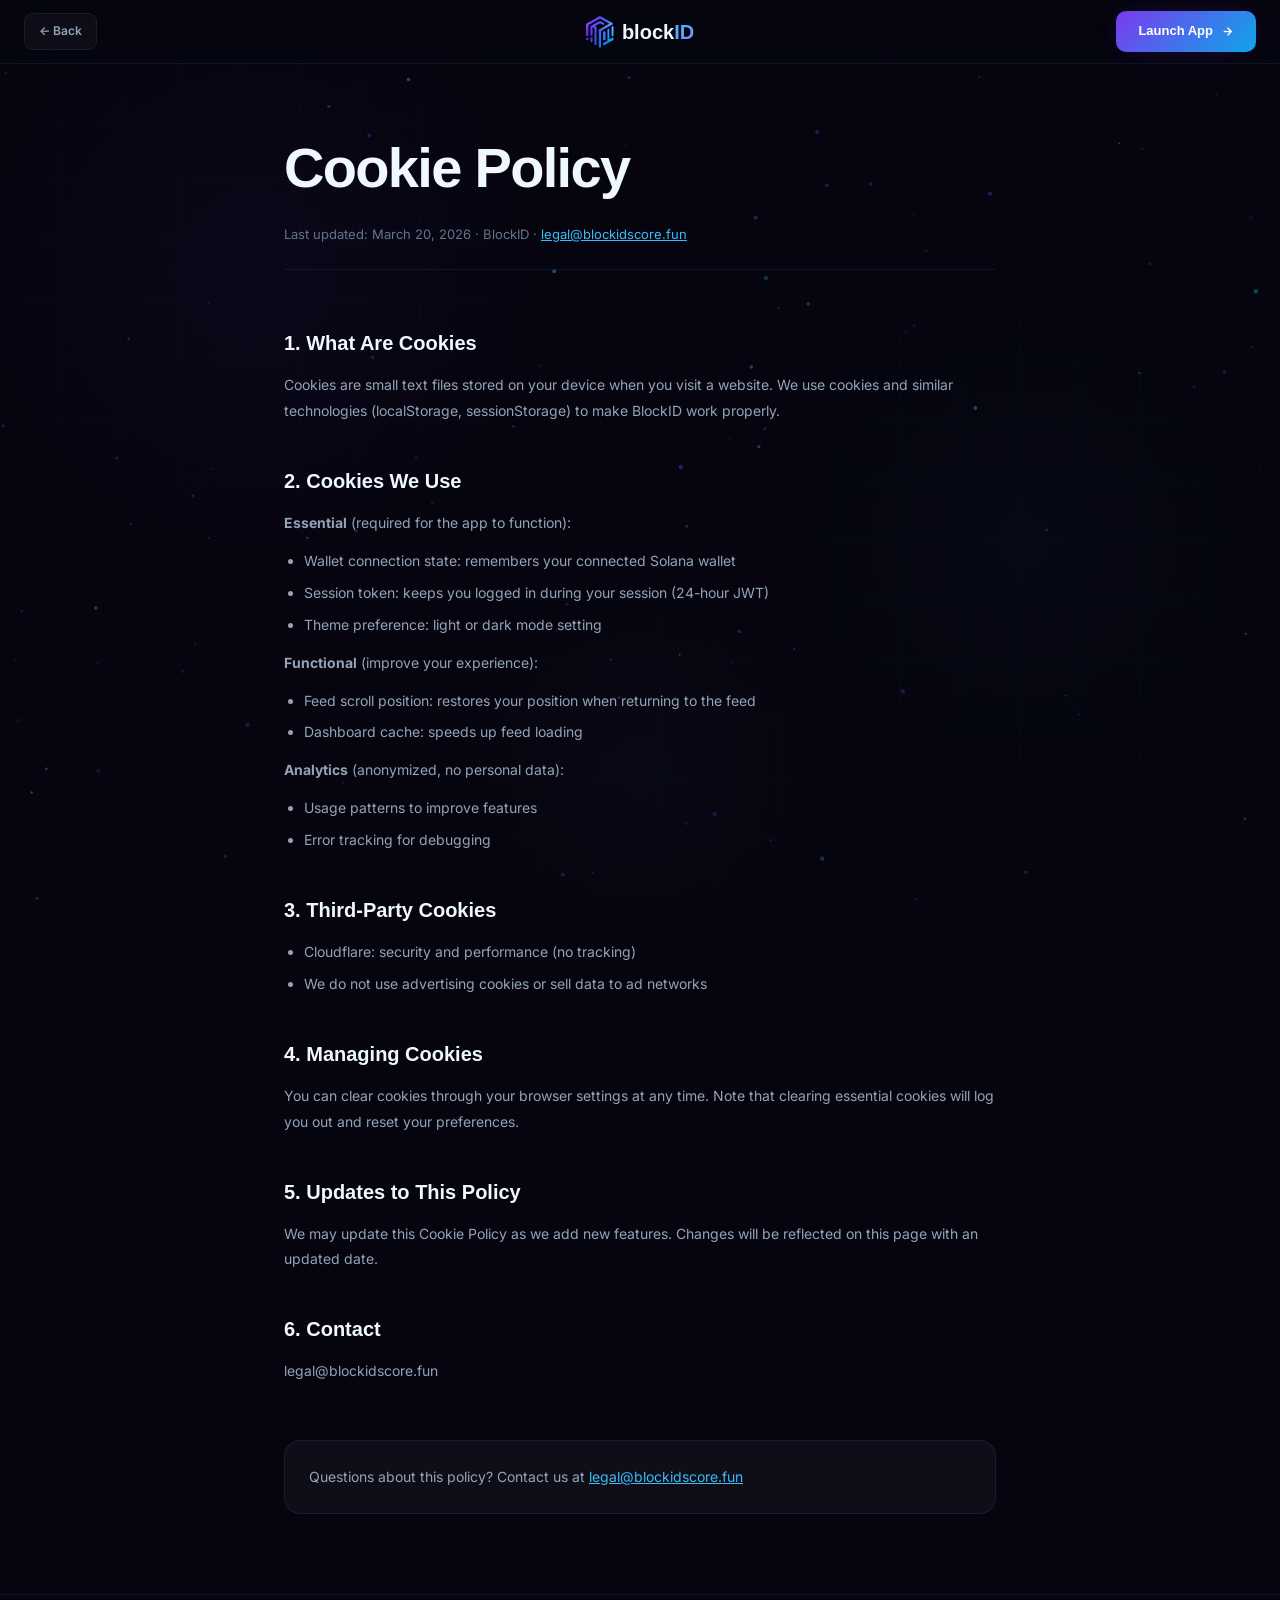
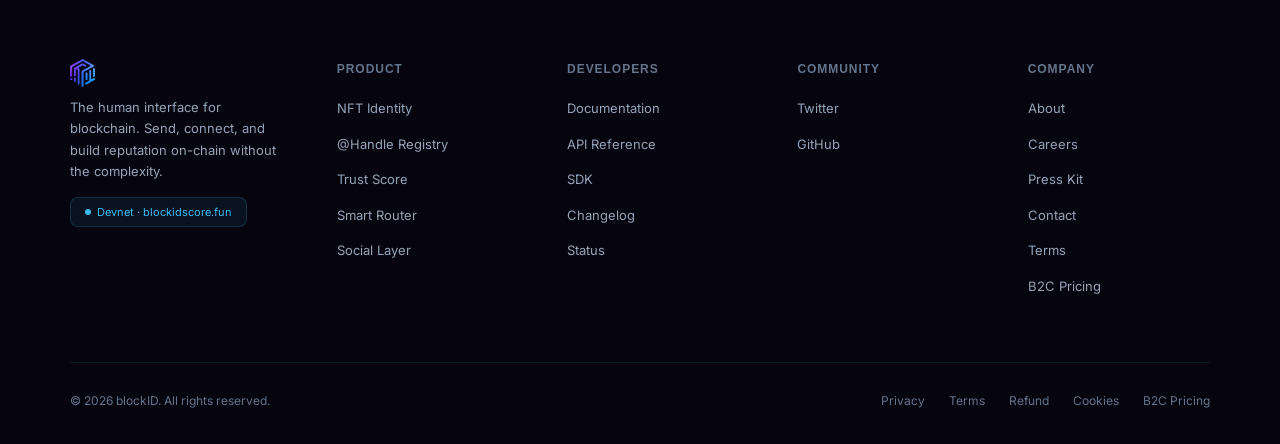
==== cookies.html @ d18d43fe "feat: compact pricing on index, back button nav on all pages" ====
<!DOCTYPE html>
<html lang="en">
<head>
<meta charset="UTF-8"/>
<meta name="viewport" content="width=device-width, initial-scale=1.0"/>
<link rel="icon" type="image/svg+xml" href="blockid_logo.svg">
<link rel="shortcut icon" href="blockid_logo.svg">
<title>Cookie Policy — BlockID</title>
<link rel="preconnect" href="https://fonts.googleapis.com">
<link rel="preconnect" href="https://fonts.gstatic.com" crossorigin>
<link href="https://fonts.googleapis.com/css2?family=Inter:wght@300;400;500;600;700&display=swap" rel="stylesheet">
<link href="https://api.fontshare.com/v2/css?f[]=clash-display@200,300,400,500,600,700&display=swap" rel="stylesheet">
<style>
*,*::before,*::after{box-sizing:border-box;margin:0;padding:0}
:root{
  --blue:#38bdf8;--blue-mid:#0ea5e9;--blue-dark:#0369a1;--purple:#7c3aed;--purple-mid:#6d28d9;--indigo:#818cf8;
  --bg:#06050f;--bg2:#0a0818;--surface:rgba(255,255,255,0.04);--surface2:rgba(56,189,248,0.06);
  --border:rgba(56,189,248,0.1);--border2:rgba(124,58,237,0.25);--fg:#f0f8ff;--muted:#64748b;--muted2:#94a3b8;
  --grad:linear-gradient(135deg,#7c3aed,#0ea5e9);--grad2:linear-gradient(135deg,#38bdf8,#818cf8);
  --glow-blue:rgba(56,189,248,0.3);--glow-pur:rgba(124,58,237,0.3);
  --fd:'ClashDisplay',sans-serif;--fm:'Inter',sans-serif;
}
html{scroll-behavior:smooth}
body{background:var(--bg);color:var(--fg);font-family:var(--fm);font-size:15px;line-height:1.7;overflow-x:hidden;-webkit-font-smoothing:antialiased}
#bg-canvas{position:fixed;inset:0;z-index:0;pointer-events:none}
.grad-text{background:var(--grad2);-webkit-background-clip:text;-webkit-text-fill-color:transparent;background-clip:text}
nav{position:fixed;top:0;left:0;right:0;z-index:100;height:64px;display:flex;align-items:center;padding:0 24px;background:rgba(6,5,15,.8);backdrop-filter:blur(24px);border-bottom:1px solid var(--border);transition:box-shadow .3s}
nav.scrolled{box-shadow:0 4px 40px rgba(0,0,0,.6)}
.nav-in{max-width:1280px;margin:0 auto;width:100%;display:flex;align-items:center;justify-content:space-between;position:relative}
.nav-back{display:inline-flex;align-items:center;gap:7px;padding:7px 14px;border-radius:9px;background:rgba(255,255,255,.04);border:1px solid var(--border);color:var(--muted2);font-family:var(--fm);font-size:12px;font-weight:600;text-decoration:none;transition:all .2s;white-space:nowrap}
.nav-back:hover{background:rgba(56,189,248,.08);border-color:rgba(56,189,248,.25);color:var(--fg)}
.nav-logo{position:absolute;left:50%;transform:translateX(-50%);display:flex;align-items:center;gap:8px;font-family:var(--fd);font-weight:800;font-size:20px;text-decoration:none;color:inherit}
.logo-box{width:32px;height:32px;border-radius:8px;background:var(--grad);display:flex;align-items:center;justify-content:center;box-shadow:0 0 16px -4px var(--glow-pur)}
.btn-g{display:inline-flex;align-items:center;gap:8px;padding:9px 22px;border-radius:10px;background:var(--grad);color:#fff;font-family:var(--fd);font-weight:700;font-size:13px;text-decoration:none;box-shadow:0 0 28px -8px var(--glow-pur)}
footer{border-top:1px solid var(--border);padding:64px 24px 32px;position:relative;z-index:1}
.fin{max-width:1140px;margin:0 auto}
.fgrid{display:grid;grid-template-columns:1.2fr repeat(4,1fr);gap:48px;margin-bottom:64px}
@media(max-width:900px){.fgrid{grid-template-columns:1fr 1fr 1fr}}
@media(max-width:540px){.fgrid{grid-template-columns:1fr 1fr}}
.flogo{font-family:var(--fd);font-weight:800;font-size:22px;margin-bottom:10px;display:flex;align-items:center;gap:10px}
.fdesc{font-size:13px;color:var(--muted2);line-height:1.65}
.fcol h4{font-family:var(--fd);font-weight:700;font-size:12px;text-transform:uppercase;letter-spacing:.08em;margin-bottom:16px;color:var(--muted)}
.fcol ul{list-style:none;display:flex;flex-direction:column;gap:10px}
.fcol a{font-size:13px;color:var(--muted2);text-decoration:none;transition:color .2s}
.fcol a:hover{color:var(--fg)}
.fbot{border-top:1px solid var(--border);padding-top:28px;display:flex;justify-content:space-between;align-items:center;flex-wrap:wrap;gap:12px}
.fcopy{font-size:12px;color:var(--muted)}
.fleg{display:flex;gap:24px}
.fleg a{font-size:12px;color:var(--muted);text-decoration:none;transition:color .2s}
.fleg a:hover{color:var(--fg)}
.live-badge{display:inline-flex;align-items:center;gap:6px;background:rgba(56,189,248,.07);border:1px solid rgba(56,189,248,.18);border-radius:8px;padding:5px 14px;font-size:11px;color:var(--blue);font-family:var(--fm);margin-top:20px}
.ldot{width:6px;height:6px;border-radius:50%;background:var(--blue);animation:pulse 1.5s infinite}
@keyframes pulse{0%,100%{opacity:1}50%{opacity:.35}}

.legal-wrap{max-width:760px;margin:0 auto;padding:120px 24px 80px}
.legal-h1{font-family:var(--fd);font-size:clamp(32px,6vw,56px);font-weight:700;letter-spacing:-.03em;margin-bottom:8px}
.legal-meta{font-size:13px;color:var(--muted);margin-bottom:56px;padding-bottom:24px;border-bottom:1px solid var(--border)}
.legal-section{margin-bottom:40px}
.legal-h2{font-family:var(--fd);font-size:20px;font-weight:700;margin-bottom:12px;color:var(--fg)}
.legal-p{font-size:14px;color:var(--muted2);line-height:1.85;margin-bottom:12px}
.legal-ul{padding-left:20px;margin-bottom:12px}
.legal-ul li{font-size:14px;color:var(--muted2);line-height:1.85;margin-bottom:6px}
.legal-contact{margin-top:56px;padding:24px;border:1px solid var(--border);border-radius:16px;background:var(--surface)}
</style>
</head>
<body>
<canvas id="bg-canvas"></canvas>

<nav id="nav">
  <div class="nav-in">
    <a href="index.html" class="nav-back">← Back</a>
    <a href="index.html" class="nav-logo">
      <img src="blockid_logo.svg" alt="BlockID" height="32" style="display:block;" onerror="this.style.display='none';this.nextElementSibling.style.display='flex';">
      <div class="logo-box" style="display:none;width:32px;height:32px;"><svg width="16" height="16" viewBox="0 0 24 24" fill="none" stroke="#fff" stroke-width="2.5"><rect x="3" y="3" width="18" height="18" rx="3"/><path d="M3 9h18M9 21V9"/></svg></div>
      <span style="color:#f0f8ff;">block<span class="grad-text">ID</span></span>
    </a>
    <a href="https://app.blockidscore.fun" target="_blank" rel="noopener" class="btn-g">Launch App <svg width="13" height="13" viewBox="0 0 24 24" fill="none" stroke="currentColor" stroke-width="2.5"><line x1="5" y1="12" x2="19" y2="12"/><polyline points="12,5 19,12 12,19"/></svg></a>
  </div>
</nav>

<main style="position:relative;z-index:1">
  <div class="legal-wrap">
    <h1 class="legal-h1">Cookie Policy</h1>
    <div class="legal-meta">Last updated: March 20, 2026 · BlockID · <a href="mailto:legal@blockidscore.fun" style="color:var(--blue)">legal@blockidscore.fun</a></div>

    <div class="legal-section">
      <h2 class="legal-h2">1. What Are Cookies</h2>
      <p class="legal-p">Cookies are small text files stored on your device when you visit a website. We use cookies and similar technologies (localStorage, sessionStorage) to make BlockID work properly.</p>
    </div>

    <div class="legal-section">
      <h2 class="legal-h2">2. Cookies We Use</h2>
      <p class="legal-p"><strong>Essential</strong> (required for the app to function):</p>
      <ul class="legal-ul">
        <li>Wallet connection state: remembers your connected Solana wallet</li>
        <li>Session token: keeps you logged in during your session (24-hour JWT)</li>
        <li>Theme preference: light or dark mode setting</li>
      </ul>
      <p class="legal-p"><strong>Functional</strong> (improve your experience):</p>
      <ul class="legal-ul">
        <li>Feed scroll position: restores your position when returning to the feed</li>
        <li>Dashboard cache: speeds up feed loading</li>
      </ul>
      <p class="legal-p"><strong>Analytics</strong> (anonymized, no personal data):</p>
      <ul class="legal-ul">
        <li>Usage patterns to improve features</li>
        <li>Error tracking for debugging</li>
      </ul>
    </div>

    <div class="legal-section">
      <h2 class="legal-h2">3. Third-Party Cookies</h2>
      <ul class="legal-ul">
        <li>Cloudflare: security and performance (no tracking)</li>
        <li>We do not use advertising cookies or sell data to ad networks</li>
      </ul>
    </div>

    <div class="legal-section">
      <h2 class="legal-h2">4. Managing Cookies</h2>
      <p class="legal-p">You can clear cookies through your browser settings at any time. Note that clearing essential cookies will log you out and reset your preferences.</p>
    </div>

    <div class="legal-section">
      <h2 class="legal-h2">5. Updates to This Policy</h2>
      <p class="legal-p">We may update this Cookie Policy as we add new features. Changes will be reflected on this page with an updated date.</p>
    </div>

    <div class="legal-section">
      <h2 class="legal-h2">6. Contact</h2>
      <p class="legal-p">legal@blockidscore.fun</p>
    </div>

    <div class="legal-contact">
      <p style="font-size:14px;color:var(--muted2)">Questions about this policy? Contact us at <a href="mailto:legal@blockidscore.fun" style="color:var(--blue)">legal@blockidscore.fun</a></p>
    </div>
  </div>
</main>

<footer>
  <div class="fin">
    <div class="fgrid">
      <div>
        <div class="flogo"><img src="blockid_logo.svg" alt="blockID" height="28" style="display:block;"></div>
        <p class="fdesc">The human interface for blockchain. Send, connect, and build reputation on-chain without the complexity.</p>
        <div class="live-badge" style="margin-top:14px"><span class="ldot"></span>Devnet · blockidscore.fun</div>
      </div>
      <div class="fcol"><h4>Product</h4><ul><li><a href="index.html#product">NFT Identity</a></li><li><a href="index.html#product">@Handle Registry</a></li><li><a href="index.html#product">Trust Score</a></li><li><a href="index.html#product">Smart Router</a></li><li><a href="index.html#product">Social Layer</a></li></ul></div>
      <div class="fcol"><h4>Developers</h4><ul><li><a href="https://api.blockidscore.fun" target="_blank" rel="noopener">Documentation</a></li><li><a href="https://api.blockidscore.fun" target="_blank" rel="noopener">API Reference</a></li><li><a href="index.html#docs">SDK</a></li><li><a href="#">Changelog</a></li><li><a href="#">Status</a></li></ul></div>
      <div class="fcol"><h4>Community</h4><ul><li><a href="https://x.com/BlockID_AI" target="_blank" rel="noopener">Twitter</a></li><li><a href="https://github.com/Bekal17" target="_blank" rel="noopener">GitHub</a></li></ul></div>
      <div class="fcol"><h4>Company</h4><ul><li><a href="#">About</a></li><li><a href="#">Careers</a></li><li><a href="#">Press Kit</a></li><li><a href="#">Contact</a></li><li><a href="terms.html">Terms</a></li><li><a href="pricing-b2c.html">B2C Pricing</a></li></ul></div>
    </div>
    <div class="fbot">
      <p class="fcopy">© 2026 blockID. All rights reserved.</p>
      <div class="fleg">
        <a href="privacy.html">Privacy</a>
        <a href="terms.html">Terms</a>
        <a href="refund.html">Refund</a>
        <a href="cookies.html">Cookies</a>
        <a href="pricing-b2c.html">B2C Pricing</a>
      </div>
    </div>
  </div>
</footer>

<script>
(function(){
  const c=document.getElementById('bg-canvas'),ctx=c.getContext('2d');
  let W,H,pts,mx=-9999,my=-9999;
  const trail=[];const TRAIL_LEN=120;const TRAIL_LIFE=900;
  const resize=()=>{W=c.width=innerWidth;H=c.height=innerHeight};
  const rand=(a,b)=>Math.random()*(b-a)+a;
  const init=()=>{pts=Array.from({length:Math.floor(W*H/12000)},()=>({x:rand(0,W),y:rand(0,H),vx:rand(-.18,.18),vy:rand(-.18,.18),r:rand(.8,2.2),a:rand(.08,.4),col:Math.random()>.55?'56,189,248':'124,58,237'}))};
  const drawGrid=()=>{const s=60,sc=scrollY*.04;ctx.strokeStyle='rgba(56,189,248,0.02)';ctx.lineWidth=1;ctx.beginPath();for(let x=sc%s;x<W;x+=s){ctx.moveTo(x,0);ctx.lineTo(x,H)}for(let y=sc%s;y<H;y+=s){ctx.moveTo(0,y);ctx.lineTo(W,y)}ctx.stroke()};
  const drawOrbs=()=>{const t=Date.now()/4000;[{x:W*.2,y:H*.3,r:320,c:'124,58,237',a:.05+.018*Math.sin(t)},{x:W*.8,y:H*.6,r:280,c:'56,189,248',a:.04+.015*Math.sin(t+1.5)},{x:W*.5,y:H*.85,r:200,c:'129,140,248',a:.028+.01*Math.sin(t+3)}].forEach(o=>{const g=ctx.createRadialGradient(o.x,o.y,0,o.x,o.y,o.r);g.addColorStop(0,`rgba(${o.c},${o.a})`);g.addColorStop(1,`rgba(${o.c},0)`);ctx.fillStyle=g;ctx.beginPath();ctx.arc(o.x,o.y,o.r,0,Math.PI*2);ctx.fill()})};
  const drawPts=()=>{pts.forEach(p=>{p.x+=p.vx;p.y+=p.vy;if(p.x<0)p.x=W;if(p.x>W)p.x=0;if(p.y<0)p.y=H;if(p.y>H)p.y=0;const dx=p.x-mx,dy=p.y-my,d=Math.sqrt(dx*dx+dy*dy);if(d<110){const f=(110-d)/110*.5;p.x+=dx/d*f;p.y+=dy/d*f}ctx.beginPath();ctx.arc(p.x,p.y,p.r,0,Math.PI*2);ctx.fillStyle=`rgba(${p.col},${p.a})`;ctx.fill()});for(let i=0;i<pts.length;i++)for(let j=i+1;j<pts.length;j++){const dx=pts[i].x-pts[j].x,dy=pts[i].y-pts[j].y,d=Math.sqrt(dx*dx+dy*dy);if(d<90){ctx.beginPath();ctx.moveTo(pts[i].x,pts[i].y);ctx.lineTo(pts[j].x,pts[j].y);ctx.strokeStyle=`rgba(56,189,248,${.05*(1-d/90)})`;ctx.lineWidth=.5;ctx.stroke()}}};
  const drawTrail=()=>{const now=Date.now();while(trail.length>0&&now-trail[0].t>TRAIL_LIFE)trail.shift();if(trail.length<2)return;ctx.save();ctx.lineCap='round';ctx.lineJoin='round';for(let i=1;i<trail.length;i++){const p0=trail[i-1],p1=trail[i];const age=now-p1.t;const life=Math.max(0,1-age/TRAIL_LIFE);const ratio=i/trail.length;const alpha=life*ratio*0.95;if(alpha<0.005)continue;const w=0.5+ratio*2.2;const r=Math.round(124+(14-124)*ratio);const g2=Math.round(58+(165-58)*ratio);const b=Math.round(237+(233-237)*ratio);ctx.beginPath();ctx.moveTo(p0.x,p0.y);ctx.lineTo(p1.x,p1.y);ctx.shadowColor=`rgba(${r},${g2},${b},${alpha})`;ctx.shadowBlur=14+ratio*14;ctx.strokeStyle=`rgba(${r},${g2},${b},${alpha})`;ctx.lineWidth=w;ctx.stroke();ctx.shadowBlur=3;ctx.strokeStyle=`rgba(255,255,255,${alpha*0.4*ratio})`;ctx.lineWidth=w*0.28;ctx.stroke()}ctx.restore()};
  const loop=()=>{ctx.clearRect(0,0,W,H);drawGrid();drawOrbs();drawPts();drawTrail();requestAnimationFrame(loop)};
  window.addEventListener('resize',()=>{resize();init()});
  window.addEventListener('mousemove',e=>{mx=e.clientX;my=e.clientY;trail.push({x:mx,y:my,t:Date.now()});if(trail.length>TRAIL_LEN)trail.shift()},{passive:true});
  resize();init();loop()
})();
(function(){
  const nav=document.getElementById('nav');
  window.addEventListener('scroll',()=>{nav.classList.toggle('scrolled',scrollY>20)},{passive:true});
})();
</script>
</body>
</html>
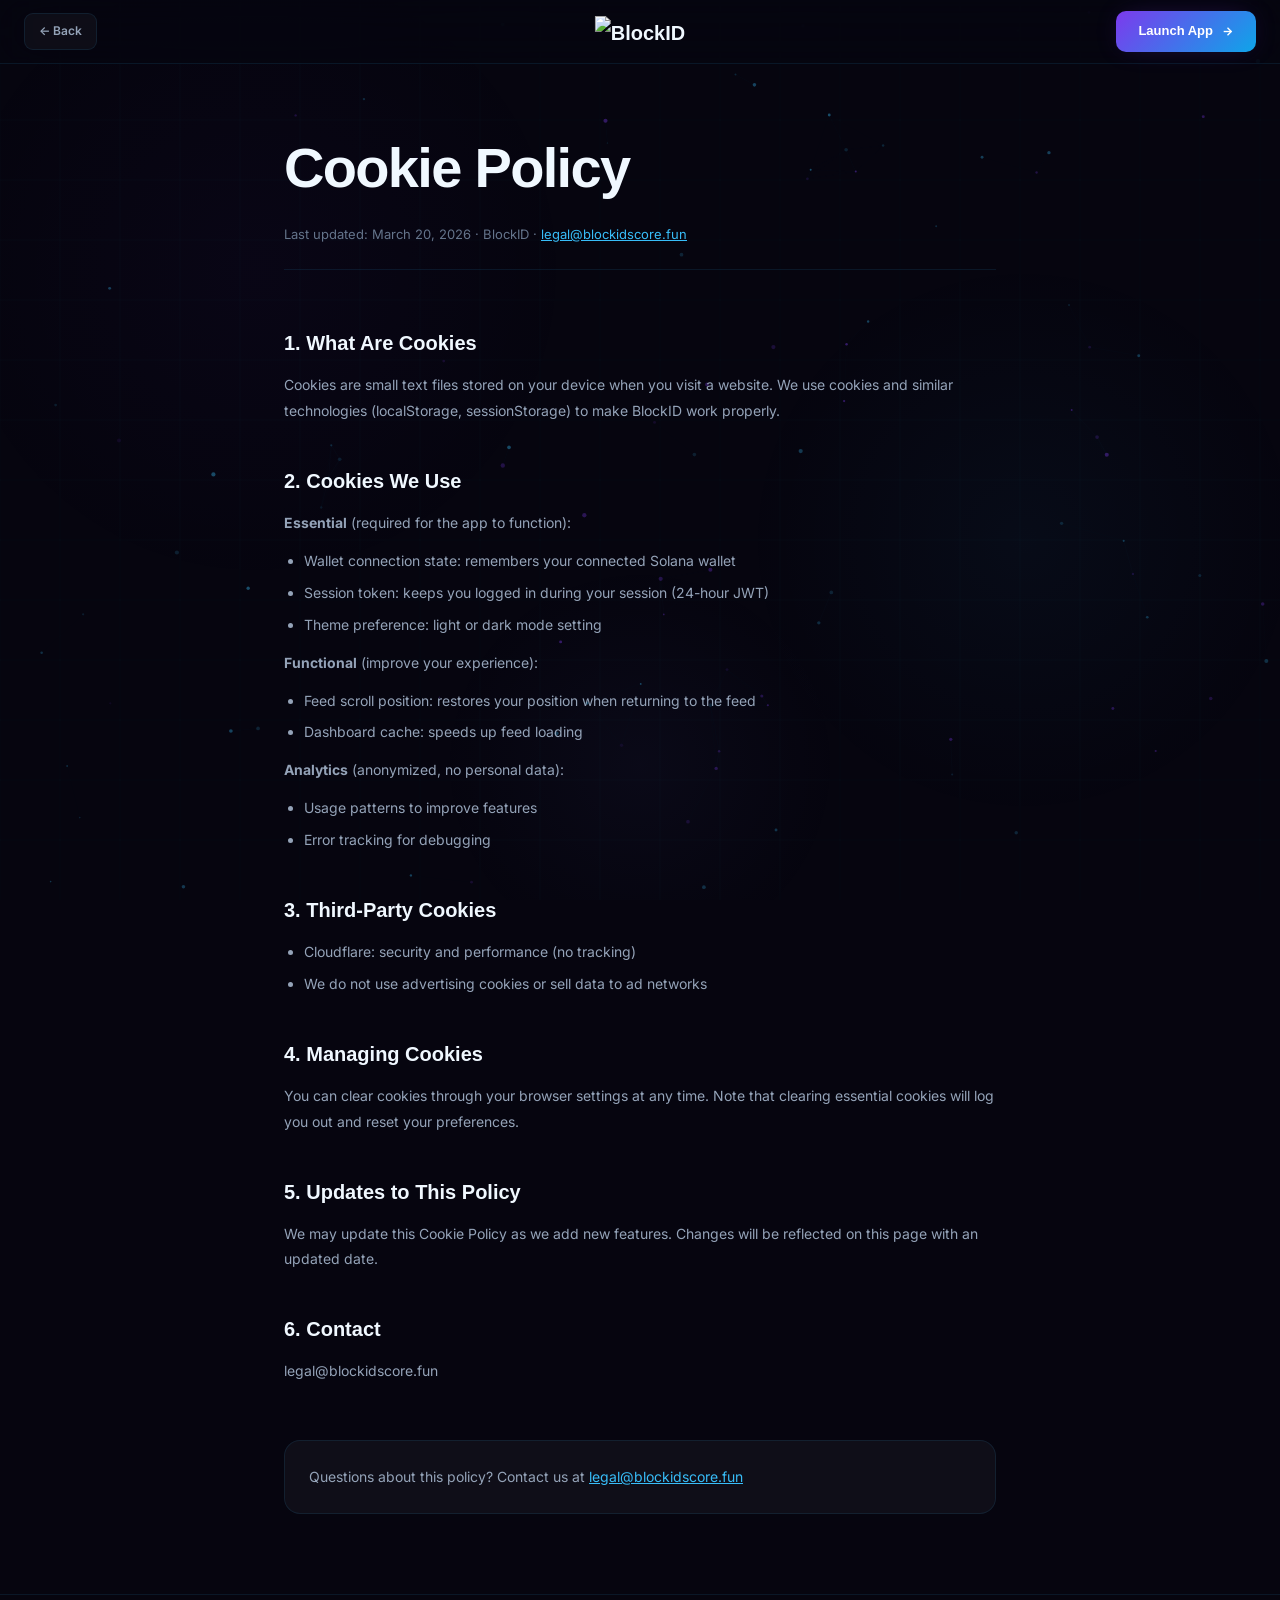
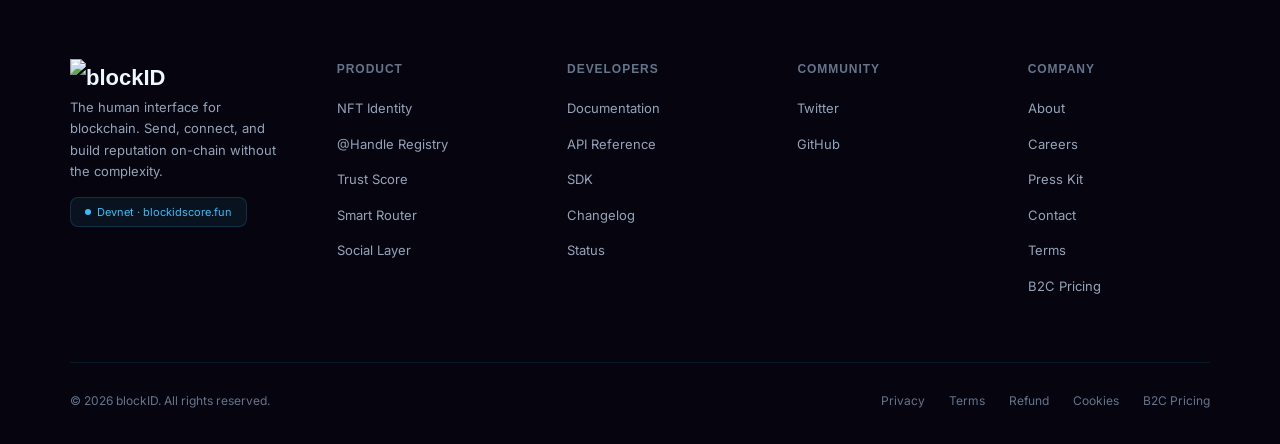
==== commit 92b5e968: "fix: update logo in all landing page HTML files Made-with: Cursor" ====
--- a/cookies.html
+++ b/cookies.html
@@ -3,8 +3,8 @@
 <head>
 <meta charset="UTF-8"/>
 <meta name="viewport" content="width=device-width, initial-scale=1.0"/>
-<link rel="icon" type="image/svg+xml" href="blockid_logo.svg">
-<link rel="shortcut icon" href="blockid_logo.svg">
+<link rel="icon" type="image/svg+xml" href="blockid-icon.svg">
+<link rel="shortcut icon" href="blockid-icon.svg">
 <title>Cookie Policy — BlockID</title>
 <link rel="preconnect" href="https://fonts.googleapis.com">
 <link rel="preconnect" href="https://fonts.gstatic.com" crossorigin>
@@ -70,9 +70,7 @@
   <div class="nav-in">
     <a href="index.html" class="nav-back">← Back</a>
     <a href="index.html" class="nav-logo">
-      <img src="blockid_logo.svg" alt="BlockID" height="32" style="display:block;" onerror="this.style.display='none';this.nextElementSibling.style.display='flex';">
-      <div class="logo-box" style="display:none;width:32px;height:32px;"><svg width="16" height="16" viewBox="0 0 24 24" fill="none" stroke="#fff" stroke-width="2.5"><rect x="3" y="3" width="18" height="18" rx="3"/><path d="M3 9h18M9 21V9"/></svg></div>
-      <span style="color:#f0f8ff;">block<span class="grad-text">ID</span></span>
+      <img src="blockid-logo.svg" alt="BlockID" height="32" style="display:block;">
     </a>
     <a href="https://app.blockidscore.fun" target="_blank" rel="noopener" class="btn-g">Launch App <svg width="13" height="13" viewBox="0 0 24 24" fill="none" stroke="currentColor" stroke-width="2.5"><line x1="5" y1="12" x2="19" y2="12"/><polyline points="12,5 19,12 12,19"/></svg></a>
   </div>
@@ -141,7 +139,7 @@
   <div class="fin">
     <div class="fgrid">
       <div>
-        <div class="flogo"><img src="blockid_logo.svg" alt="blockID" height="28" style="display:block;"></div>
+        <div class="flogo"><img src="blockid-logo.svg" alt="blockID" height="28" style="display:block;"></div>
         <p class="fdesc">The human interface for blockchain. Send, connect, and build reputation on-chain without the complexity.</p>
         <div class="live-badge" style="margin-top:14px"><span class="ldot"></span>Devnet · blockidscore.fun</div>
       </div>
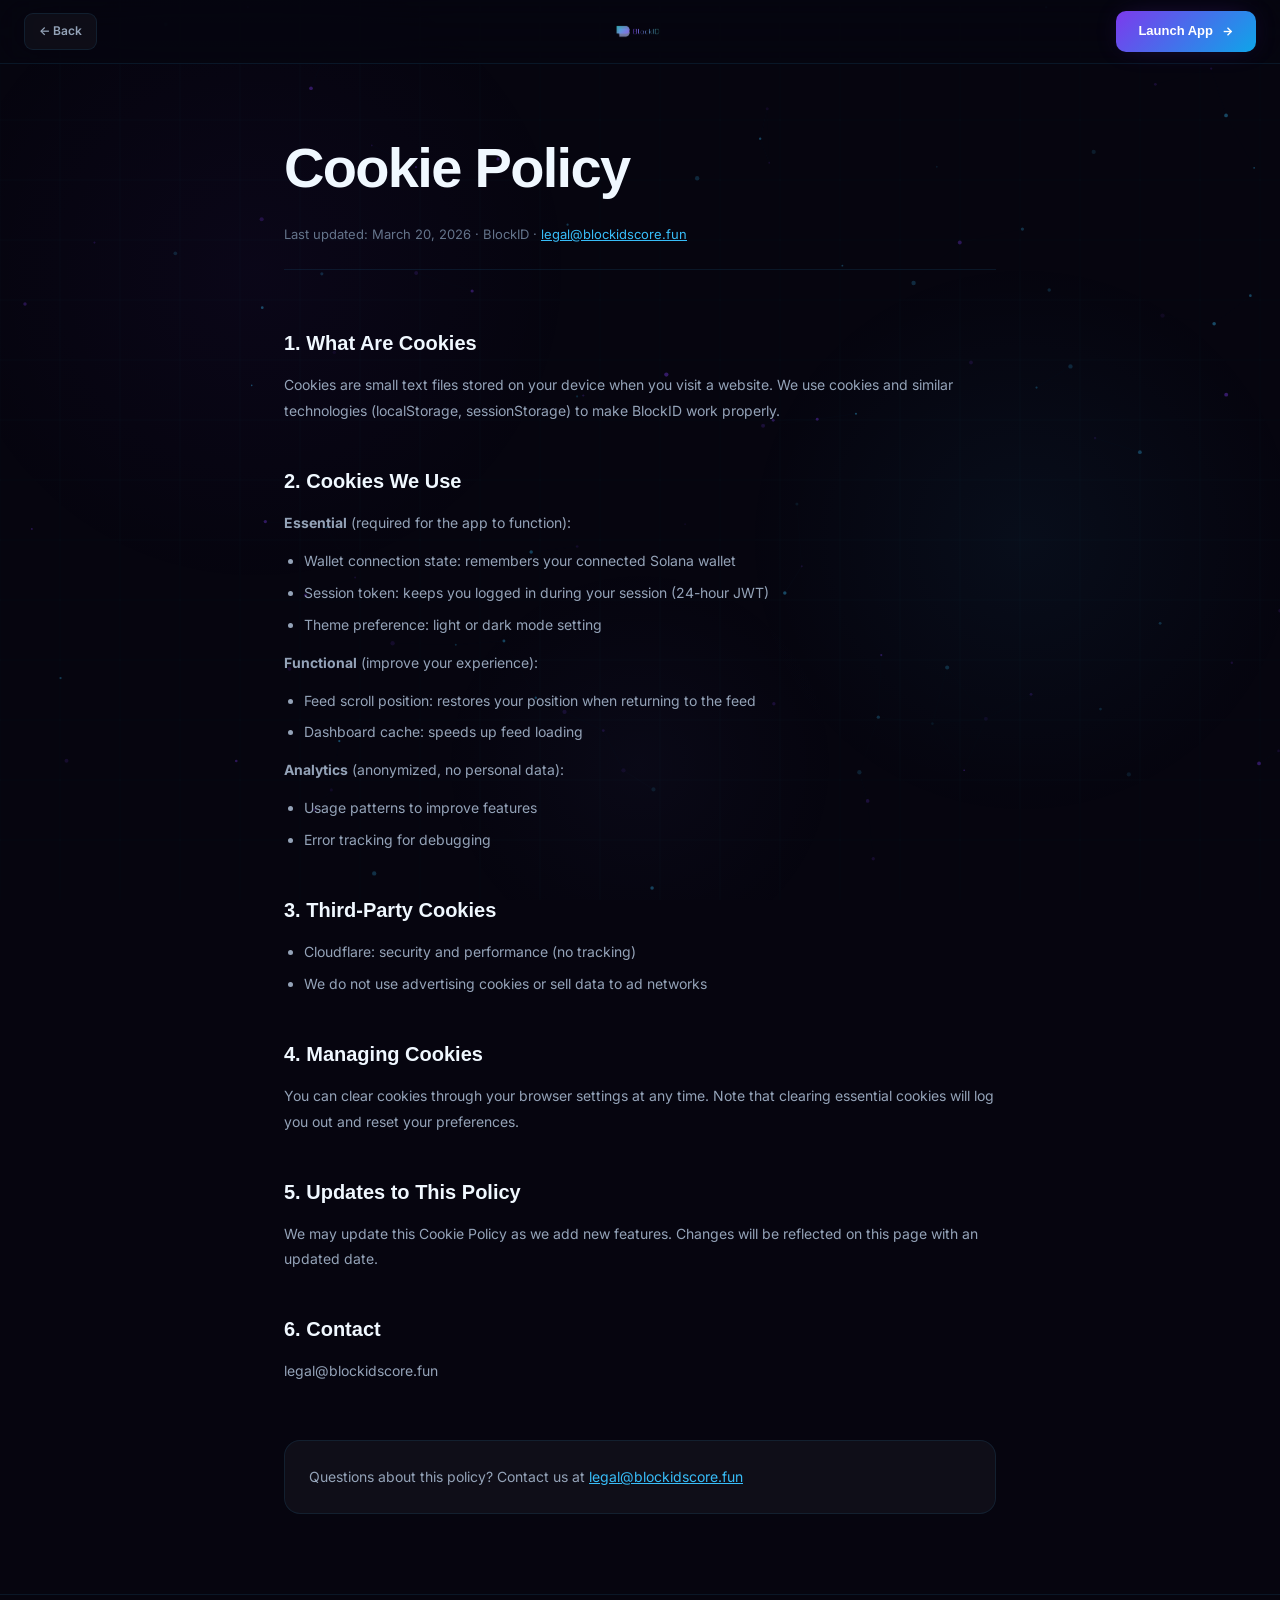
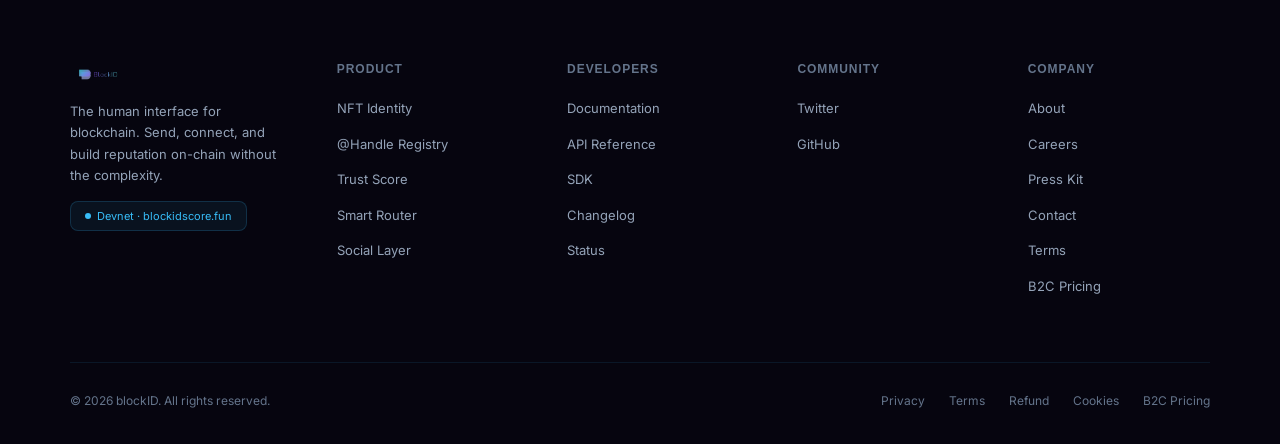
==== commit 487906a9: "fix: logo size across all landing page HTML files Made-with: Cursor" ====
--- a/cookies.html
+++ b/cookies.html
@@ -70,7 +70,7 @@
   <div class="nav-in">
     <a href="index.html" class="nav-back">← Back</a>
     <a href="index.html" class="nav-logo">
-      <img src="blockid-logo.svg" alt="BlockID" height="32" style="display:block;">
+      <img src="blockid-logo.svg" alt="BlockID" height="36" style="display:block; width:auto; max-width:160px;">
     </a>
     <a href="https://app.blockidscore.fun" target="_blank" rel="noopener" class="btn-g">Launch App <svg width="13" height="13" viewBox="0 0 24 24" fill="none" stroke="currentColor" stroke-width="2.5"><line x1="5" y1="12" x2="19" y2="12"/><polyline points="12,5 19,12 12,19"/></svg></a>
   </div>
@@ -139,7 +139,7 @@
   <div class="fin">
     <div class="fgrid">
       <div>
-        <div class="flogo"><img src="blockid-logo.svg" alt="blockID" height="28" style="display:block;"></div>
+        <div class="flogo"><img src="blockid-logo.svg" alt="BlockID" height="32" style="display:block; width:auto; max-width:140px;"></div>
         <p class="fdesc">The human interface for blockchain. Send, connect, and build reputation on-chain without the complexity.</p>
         <div class="live-badge" style="margin-top:14px"><span class="ldot"></span>Devnet · blockidscore.fun</div>
       </div>
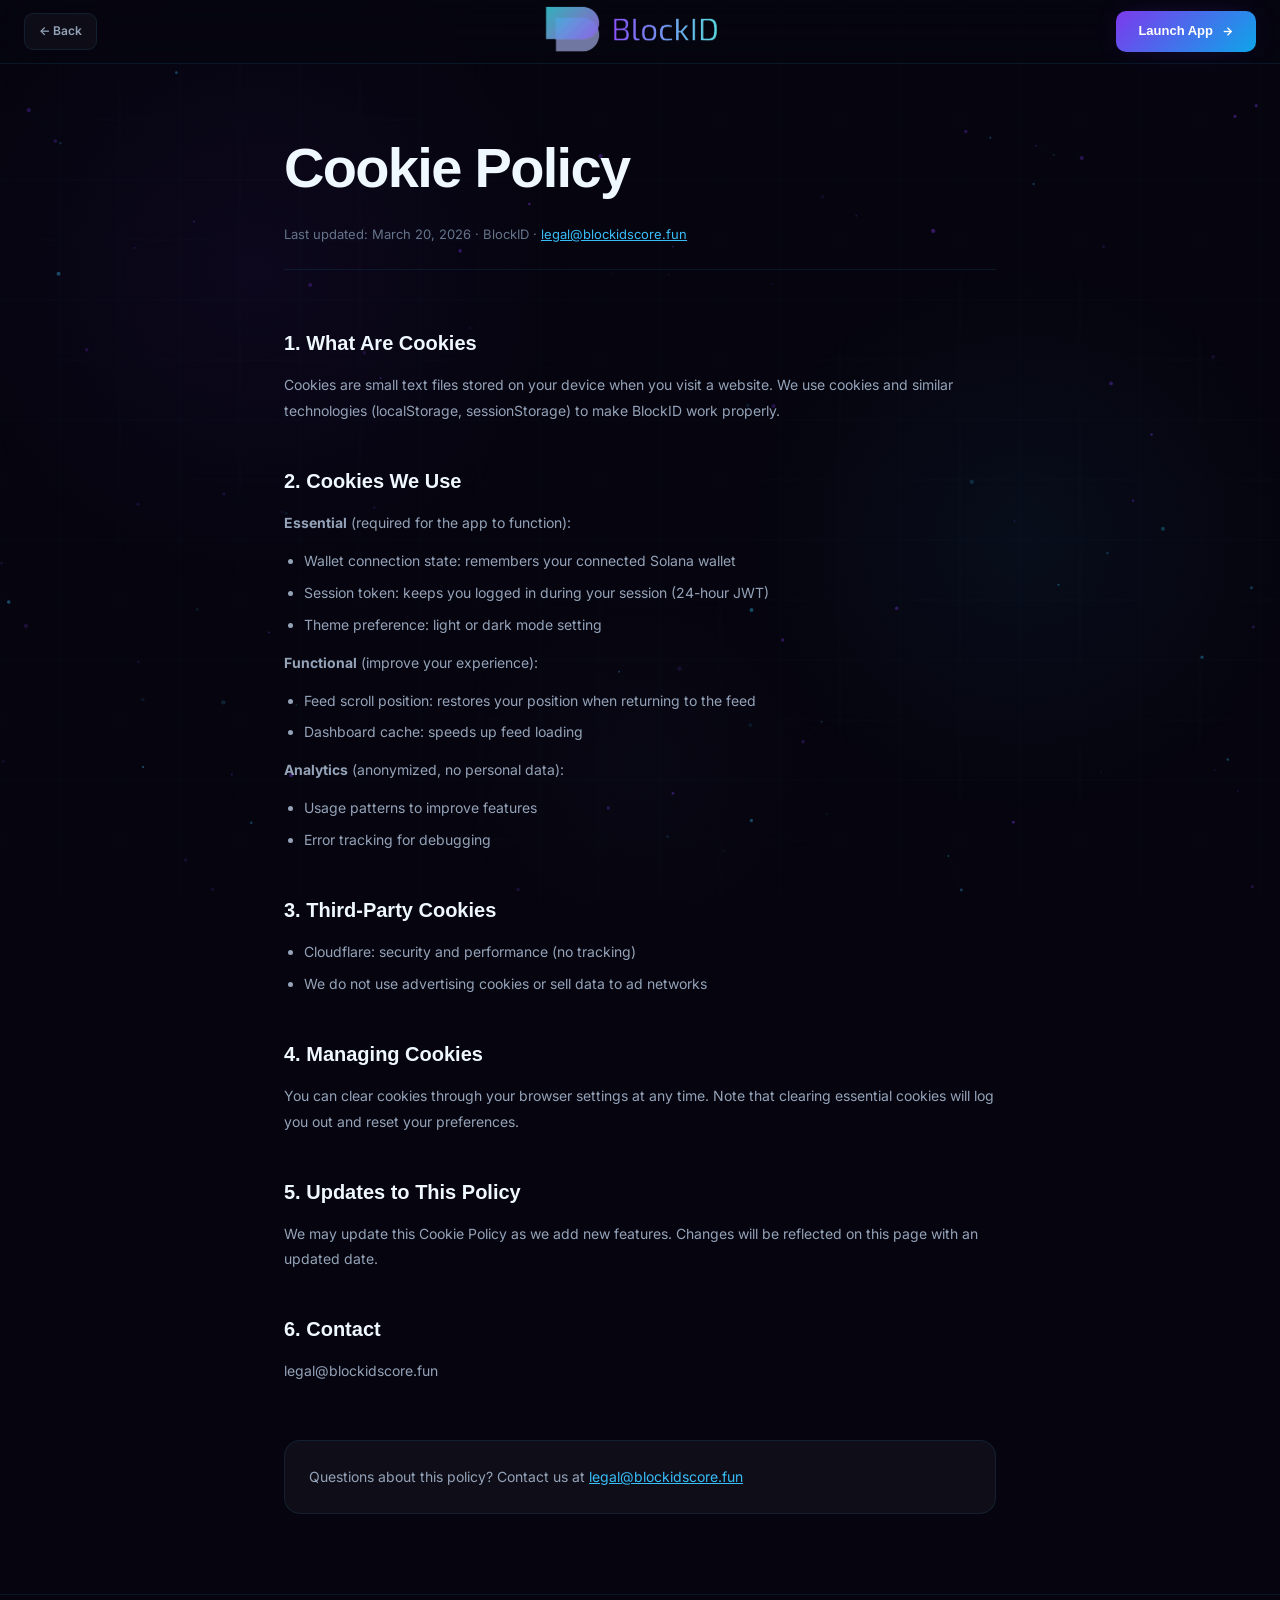
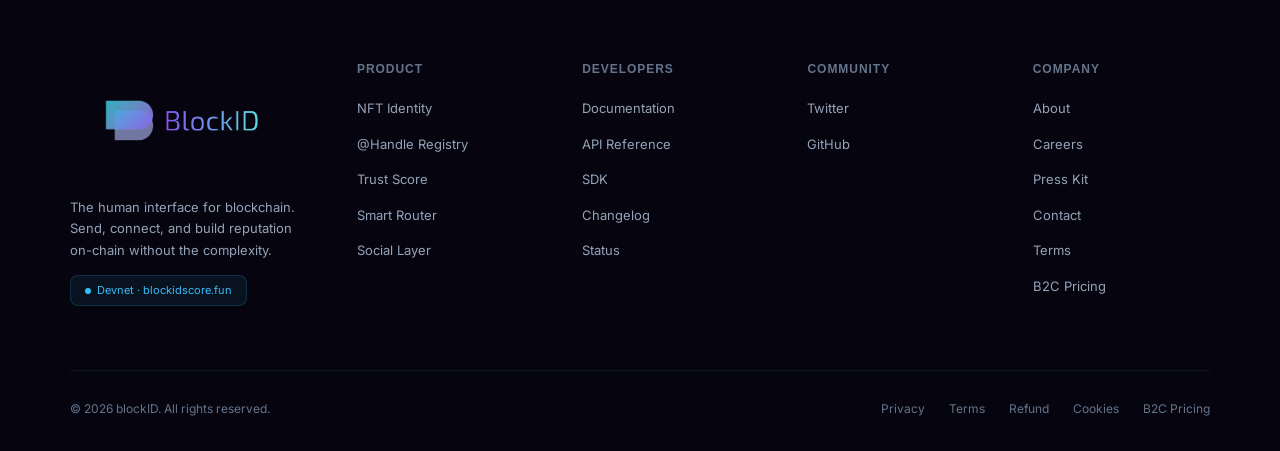
==== commit 989871d1: "fix: increase logo size 4x in all landing page files Made-with: Cursor" ====
--- a/cookies.html
+++ b/cookies.html
@@ -70,7 +70,7 @@
   <div class="nav-in">
     <a href="index.html" class="nav-back">← Back</a>
     <a href="index.html" class="nav-logo">
-      <img src="blockid-logo.svg" alt="BlockID" height="36" style="display:block; width:auto; max-width:160px;">
+      <img src="blockid-logo.svg" alt="BlockID" height="144" style="display:block; width:auto; max-width:640px;">
     </a>
     <a href="https://app.blockidscore.fun" target="_blank" rel="noopener" class="btn-g">Launch App <svg width="13" height="13" viewBox="0 0 24 24" fill="none" stroke="currentColor" stroke-width="2.5"><line x1="5" y1="12" x2="19" y2="12"/><polyline points="12,5 19,12 12,19"/></svg></a>
   </div>
@@ -139,7 +139,7 @@
   <div class="fin">
     <div class="fgrid">
       <div>
-        <div class="flogo"><img src="blockid-logo.svg" alt="BlockID" height="32" style="display:block; width:auto; max-width:140px;"></div>
+        <div class="flogo"><img src="blockid-logo.svg" alt="BlockID" height="128" style="display:block; width:auto; max-width:560px;"></div>
         <p class="fdesc">The human interface for blockchain. Send, connect, and build reputation on-chain without the complexity.</p>
         <div class="live-badge" style="margin-top:14px"><span class="ldot"></span>Devnet · blockidscore.fun</div>
       </div>
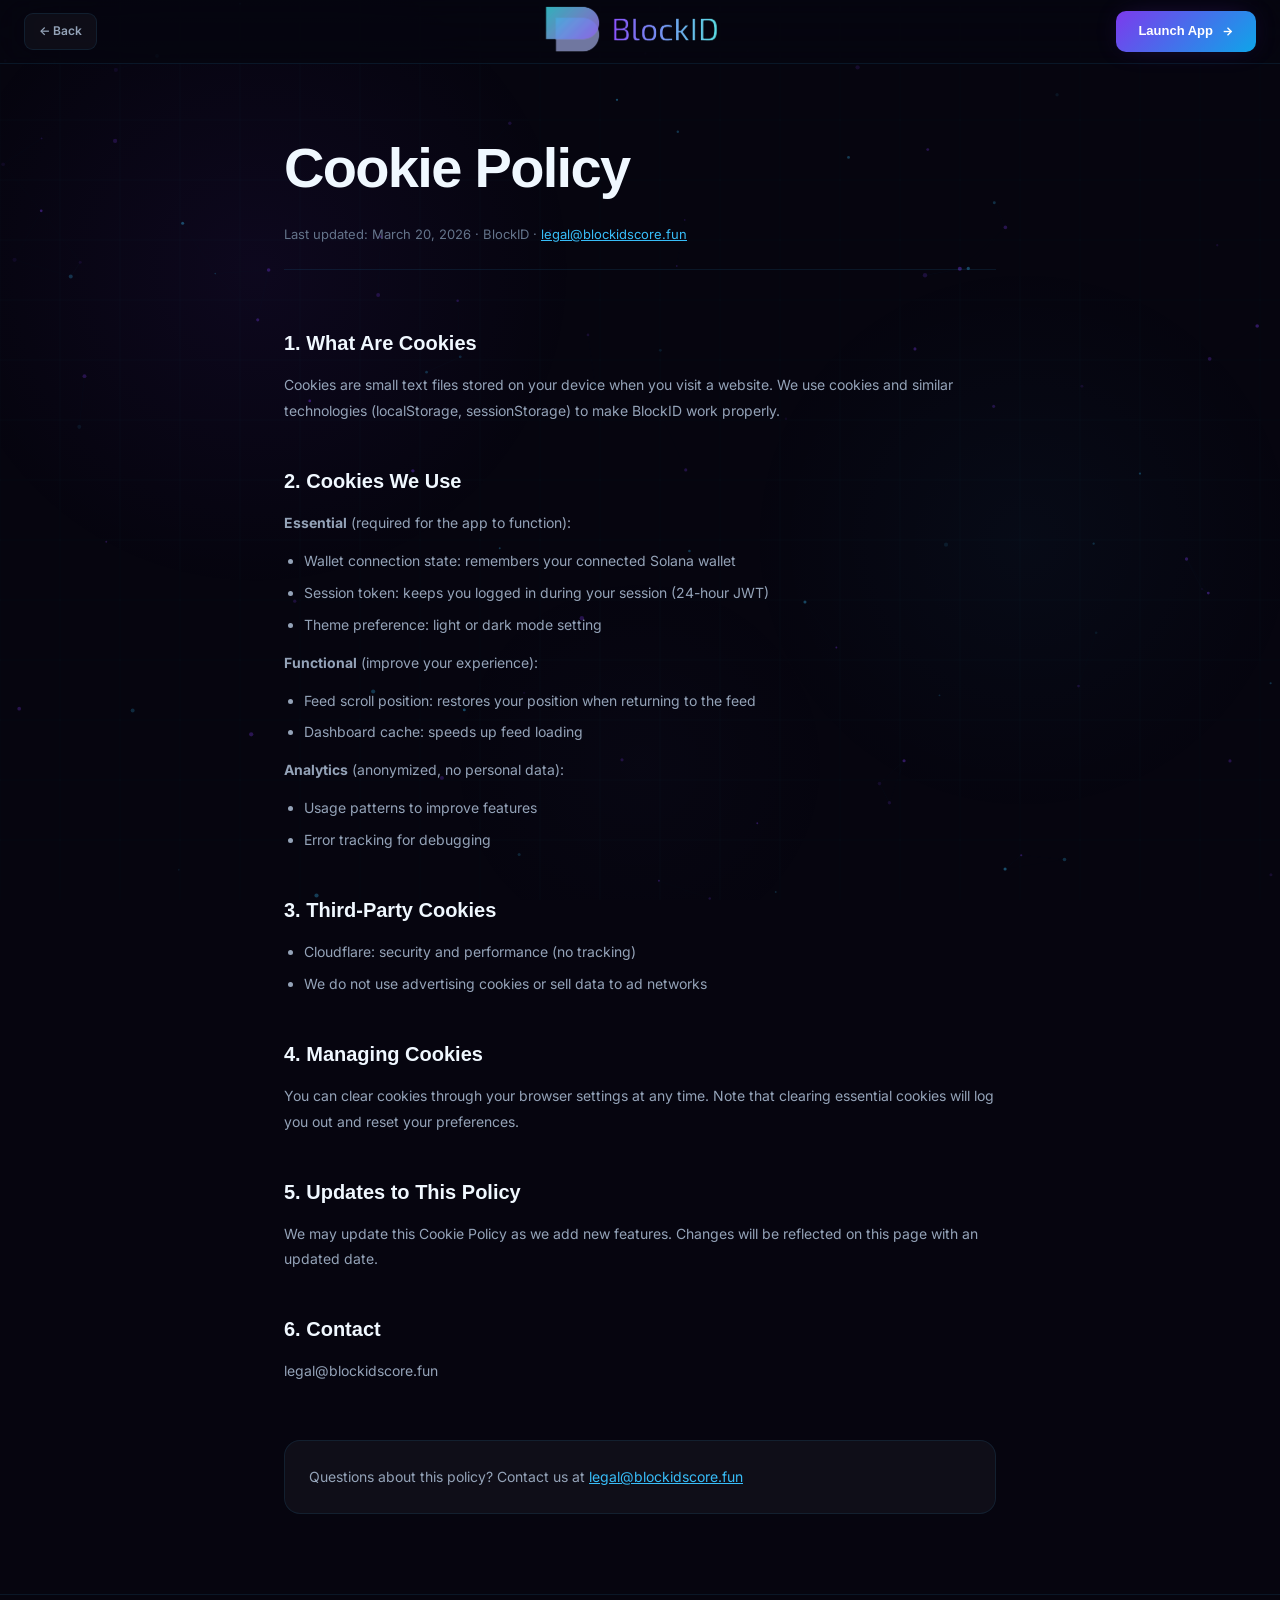
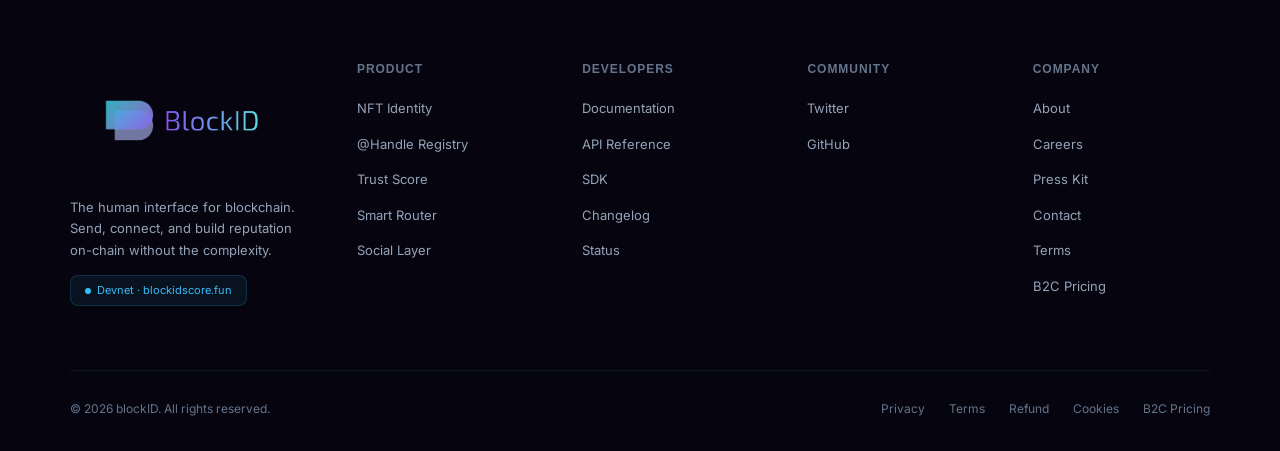
==== commit 248f5814: "fix: update favicon to new blockid icon Made-with: Cursor" ====
--- a/cookies.html
+++ b/cookies.html
@@ -3,8 +3,9 @@
 <head>
 <meta charset="UTF-8"/>
 <meta name="viewport" content="width=device-width, initial-scale=1.0"/>
-<link rel="icon" type="image/svg+xml" href="blockid-icon.svg">
-<link rel="shortcut icon" href="blockid-icon.svg">
+<link rel="icon" type="image/svg+xml" href="blockid-icon.svg" sizes="any">
+<link rel="apple-touch-icon" href="blockid-icon.svg">
+<meta name="msapplication-TileImage" content="blockid-icon.svg">
 <title>Cookie Policy — BlockID</title>
 <link rel="preconnect" href="https://fonts.googleapis.com">
 <link rel="preconnect" href="https://fonts.gstatic.com" crossorigin>
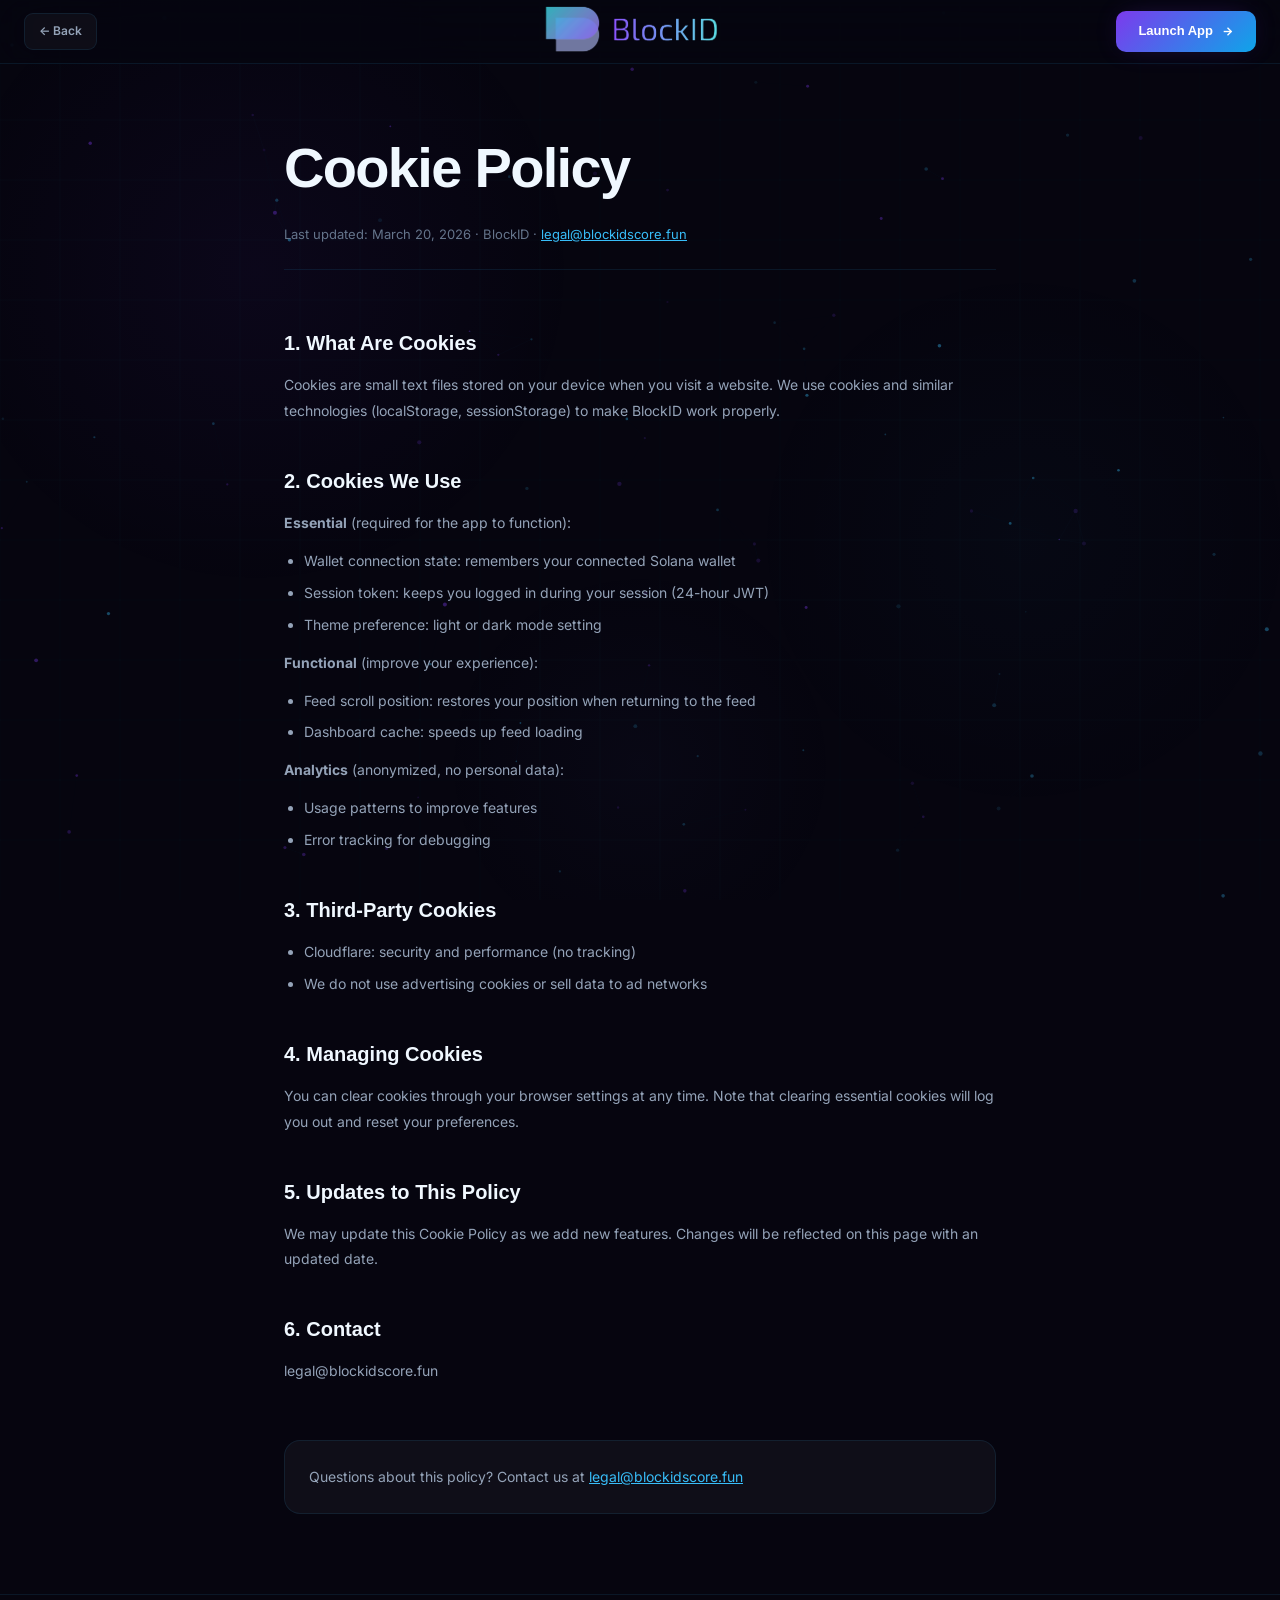
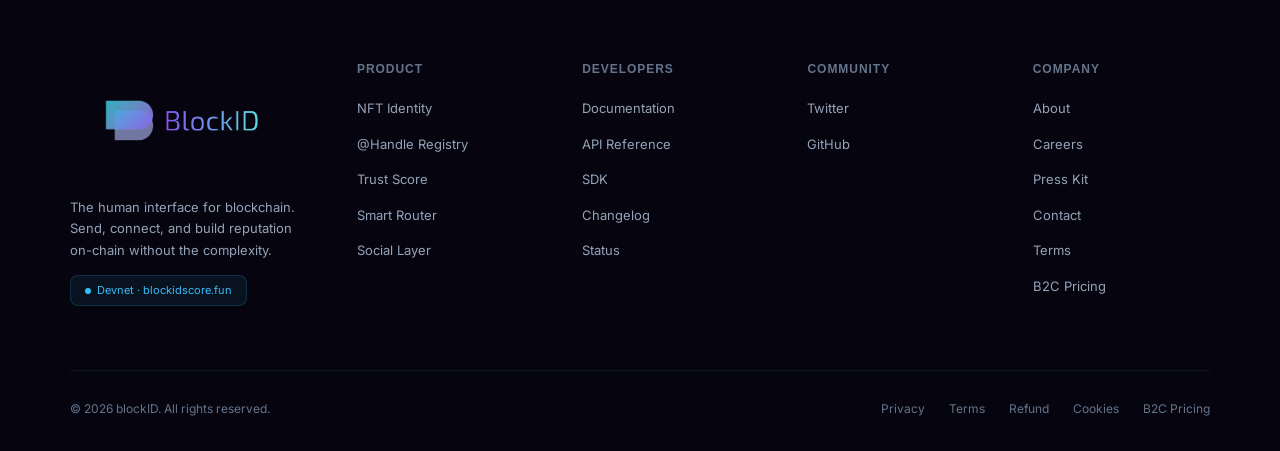
==== commit 03c6a9f9: "fix: use PNG 512x512 favicon for better browser rendering Made-with: Cursor" ====
--- a/cookies.html
+++ b/cookies.html
@@ -3,9 +3,9 @@
 <head>
 <meta charset="UTF-8"/>
 <meta name="viewport" content="width=device-width, initial-scale=1.0"/>
-<link rel="icon" type="image/svg+xml" href="blockid-icon.svg" sizes="any">
-<link rel="apple-touch-icon" href="blockid-icon.svg">
-<meta name="msapplication-TileImage" content="blockid-icon.svg">
+<link rel="icon" type="image/png" href="blockid-icon.png" sizes="512x512">
+<link rel="icon" type="image/png" href="blockid-icon.png" sizes="32x32">
+<link rel="apple-touch-icon" href="blockid-icon.png">
 <title>Cookie Policy — BlockID</title>
 <link rel="preconnect" href="https://fonts.googleapis.com">
 <link rel="preconnect" href="https://fonts.gstatic.com" crossorigin>
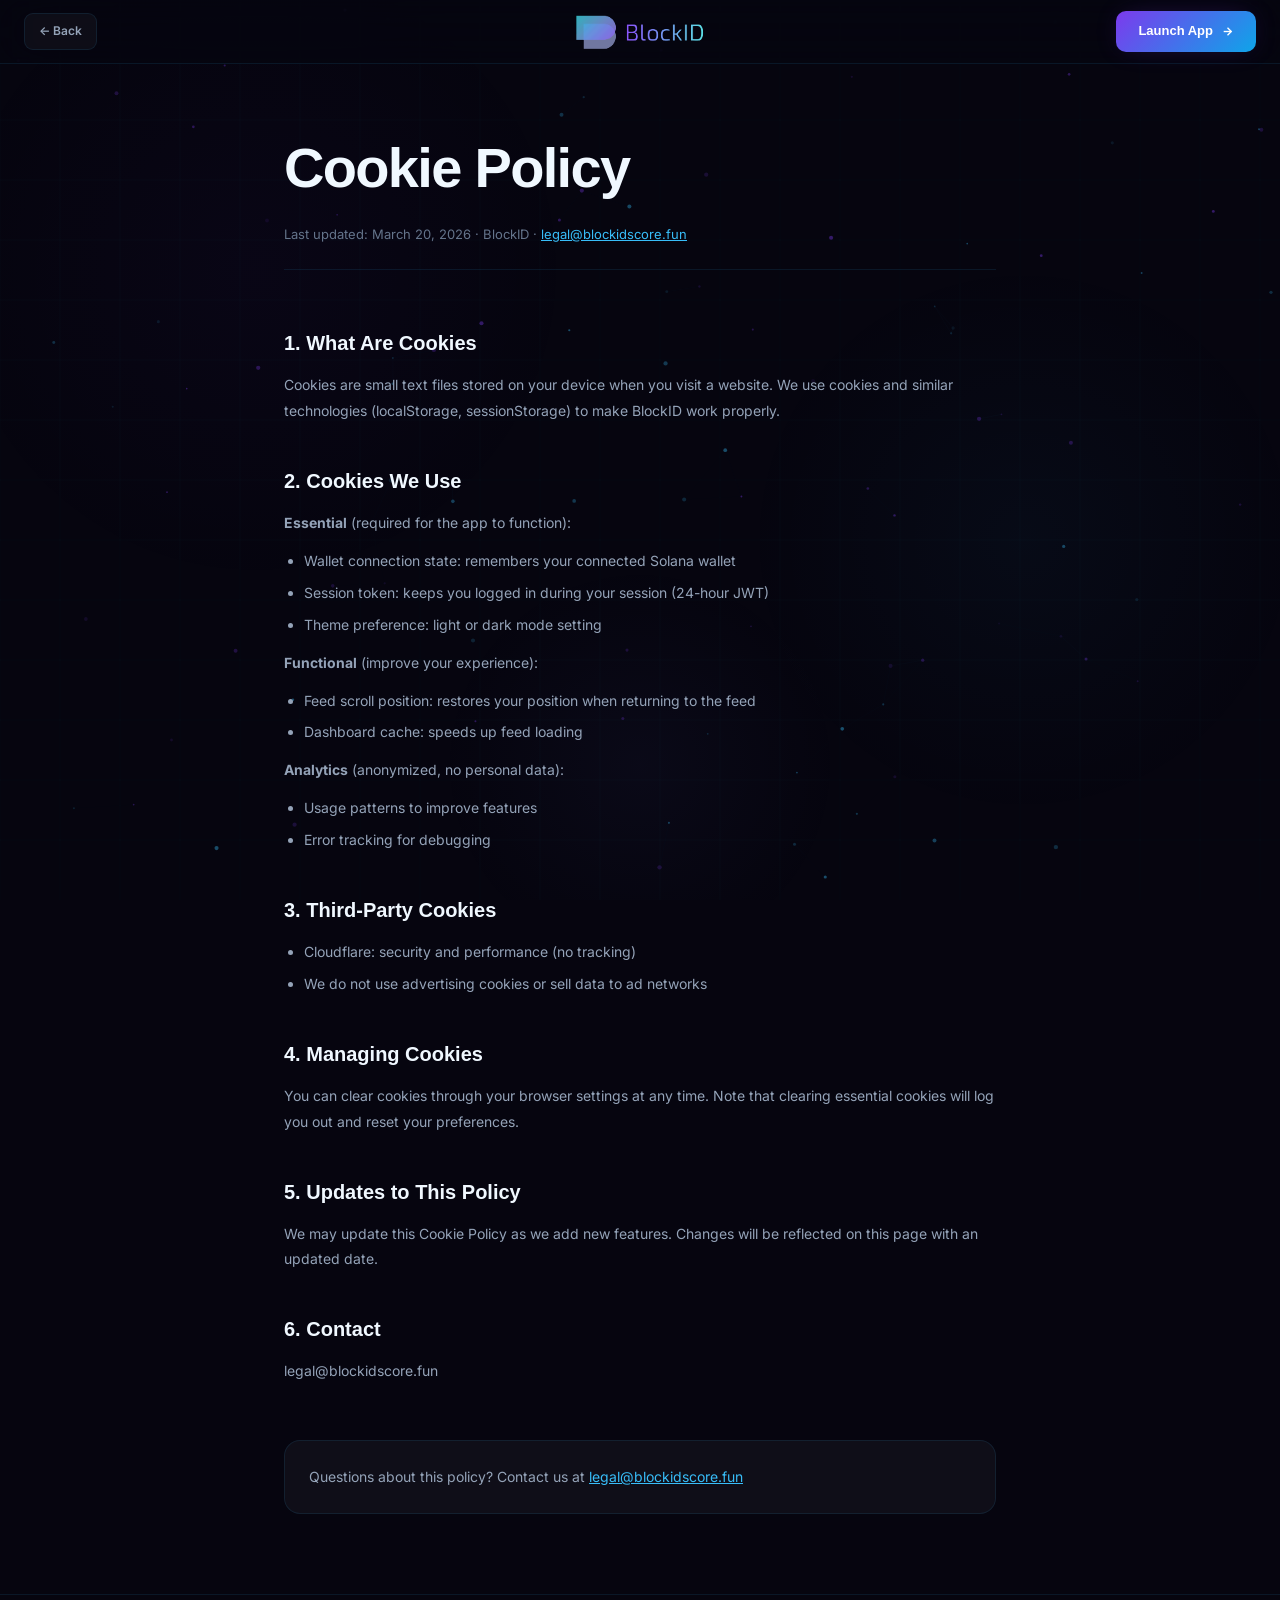
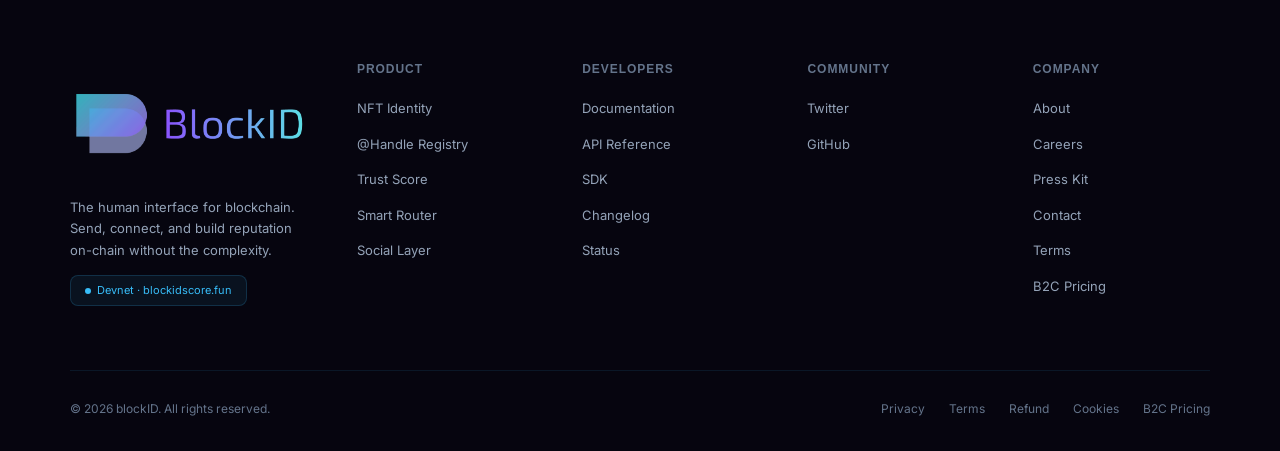
==== commit a897654e: "fix: reduce navbar logo height to 72px Made-with: Cursor" ====
--- a/cookies.html
+++ b/cookies.html
@@ -71,7 +71,7 @@
   <div class="nav-in">
     <a href="index.html" class="nav-back">← Back</a>
     <a href="index.html" class="nav-logo">
-      <img src="blockid-logo.svg" alt="BlockID" height="144" style="display:block; width:auto; max-width:640px;">
+      <img src="blockid-logo.svg" alt="BlockID" height="72" style="display:block; width:auto; max-width:640px;">
     </a>
     <a href="https://app.blockidscore.fun" target="_blank" rel="noopener" class="btn-g">Launch App <svg width="13" height="13" viewBox="0 0 24 24" fill="none" stroke="currentColor" stroke-width="2.5"><line x1="5" y1="12" x2="19" y2="12"/><polyline points="12,5 19,12 12,19"/></svg></a>
   </div>
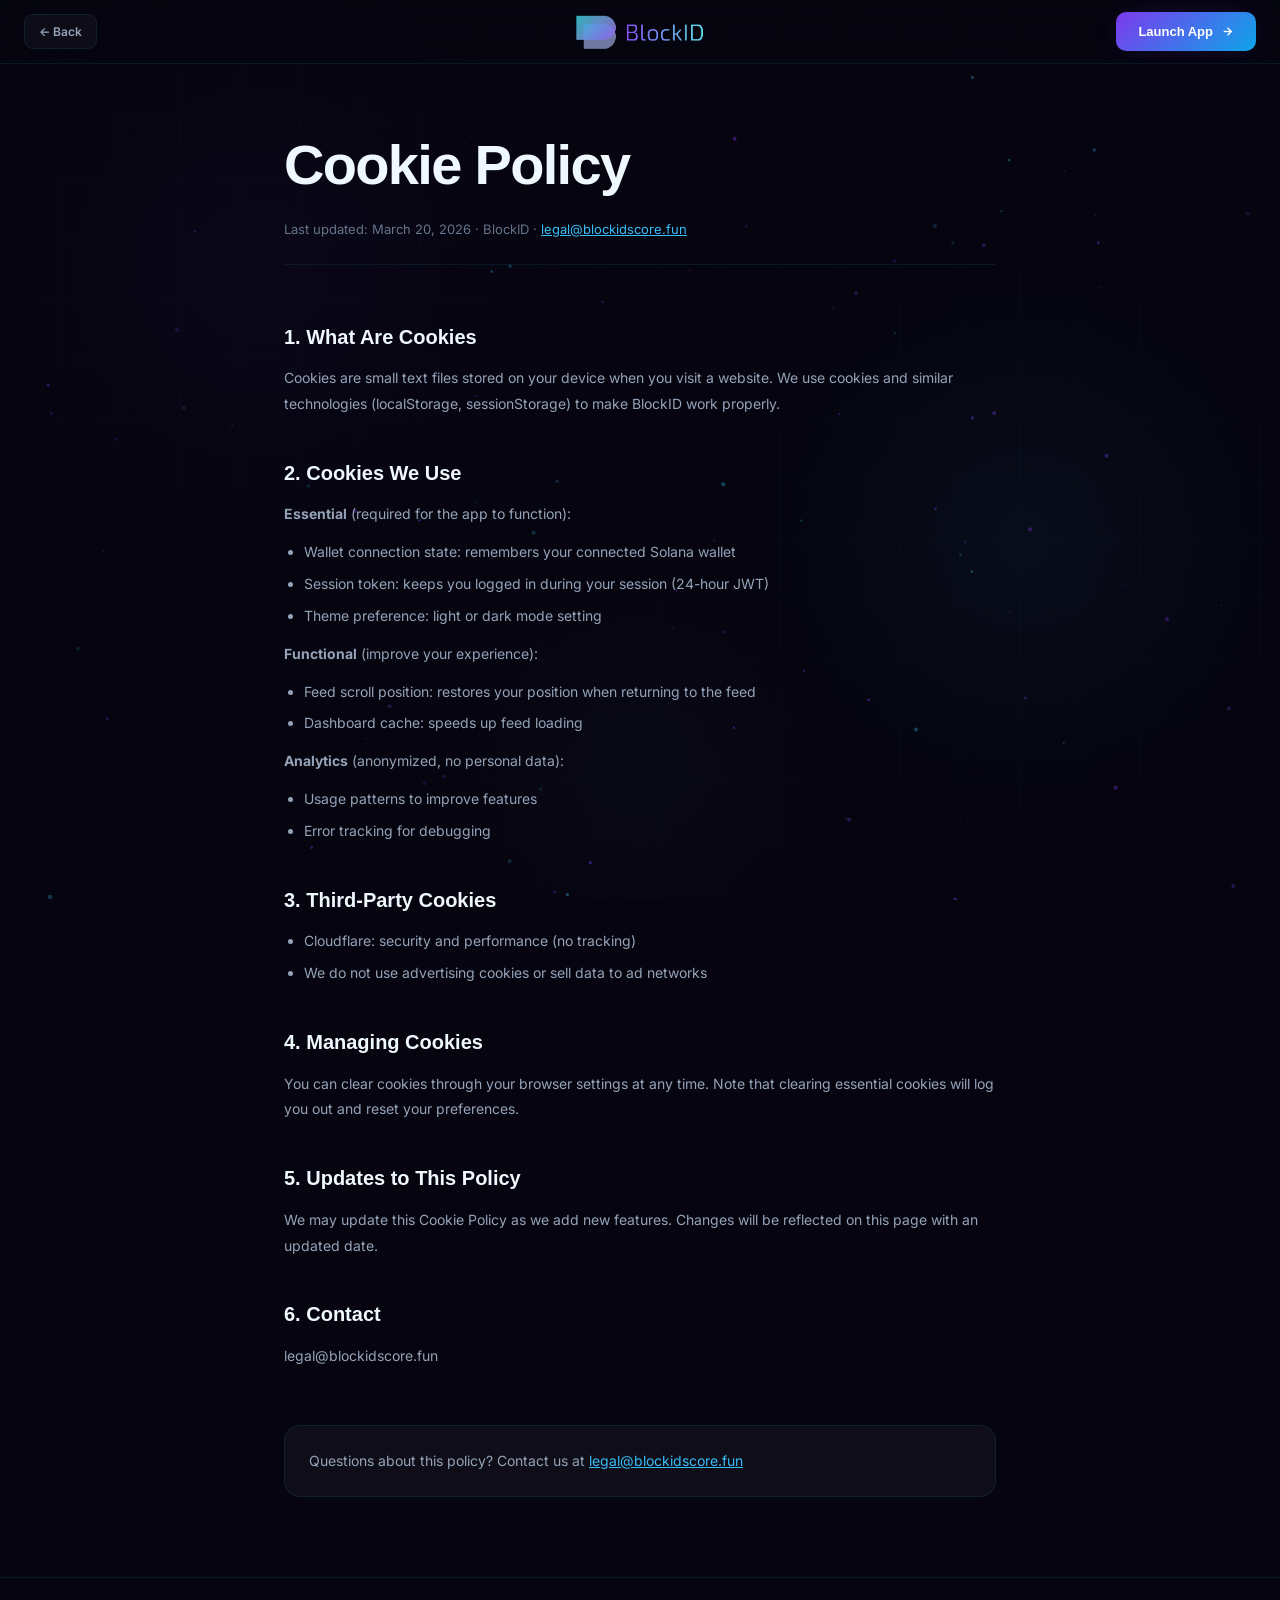
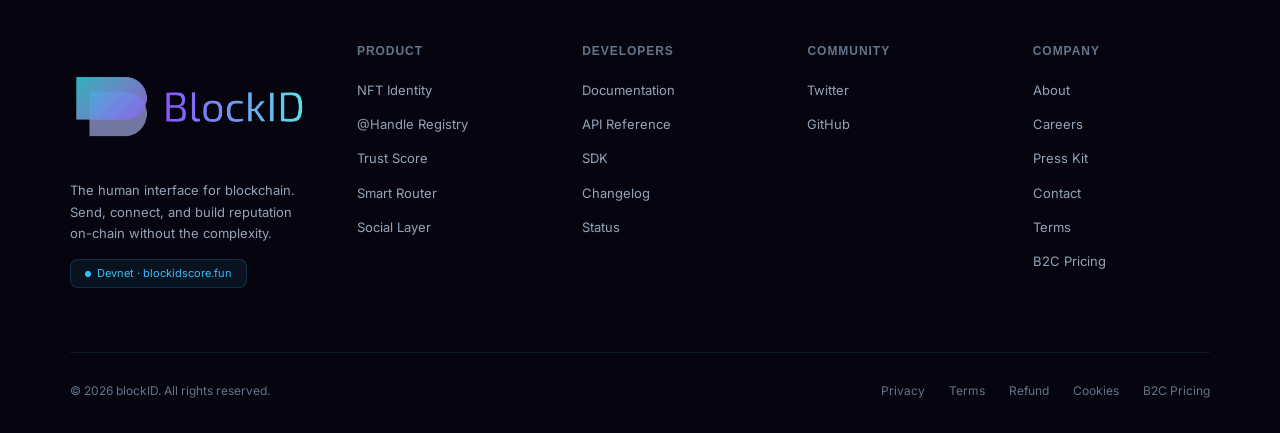
==== commit 8612e70f: "feat: golden ratio typography applied to all landing pages Made-with: Cursor" ====
--- a/cookies.html
+++ b/cookies.html
@@ -22,7 +22,7 @@
   --fd:'ClashDisplay',sans-serif;--fm:'Inter',sans-serif;
 }
 html{scroll-behavior:smooth}
-body{background:var(--bg);color:var(--fg);font-family:var(--fm);font-size:15px;line-height:1.7;overflow-x:hidden;-webkit-font-smoothing:antialiased}
+body{background:var(--bg);color:var(--fg);font-family:var(--fm);font-size:15px;line-height:1.618;overflow-x:hidden;-webkit-font-smoothing:antialiased}
 #bg-canvas{position:fixed;inset:0;z-index:0;pointer-events:none}
 .grad-text{background:var(--grad2);-webkit-background-clip:text;-webkit-text-fill-color:transparent;background-clip:text}
 nav{position:fixed;top:0;left:0;right:0;z-index:100;height:64px;display:flex;align-items:center;padding:0 24px;background:rgba(6,5,15,.8);backdrop-filter:blur(24px);border-bottom:1px solid var(--border);transition:box-shadow .3s}
